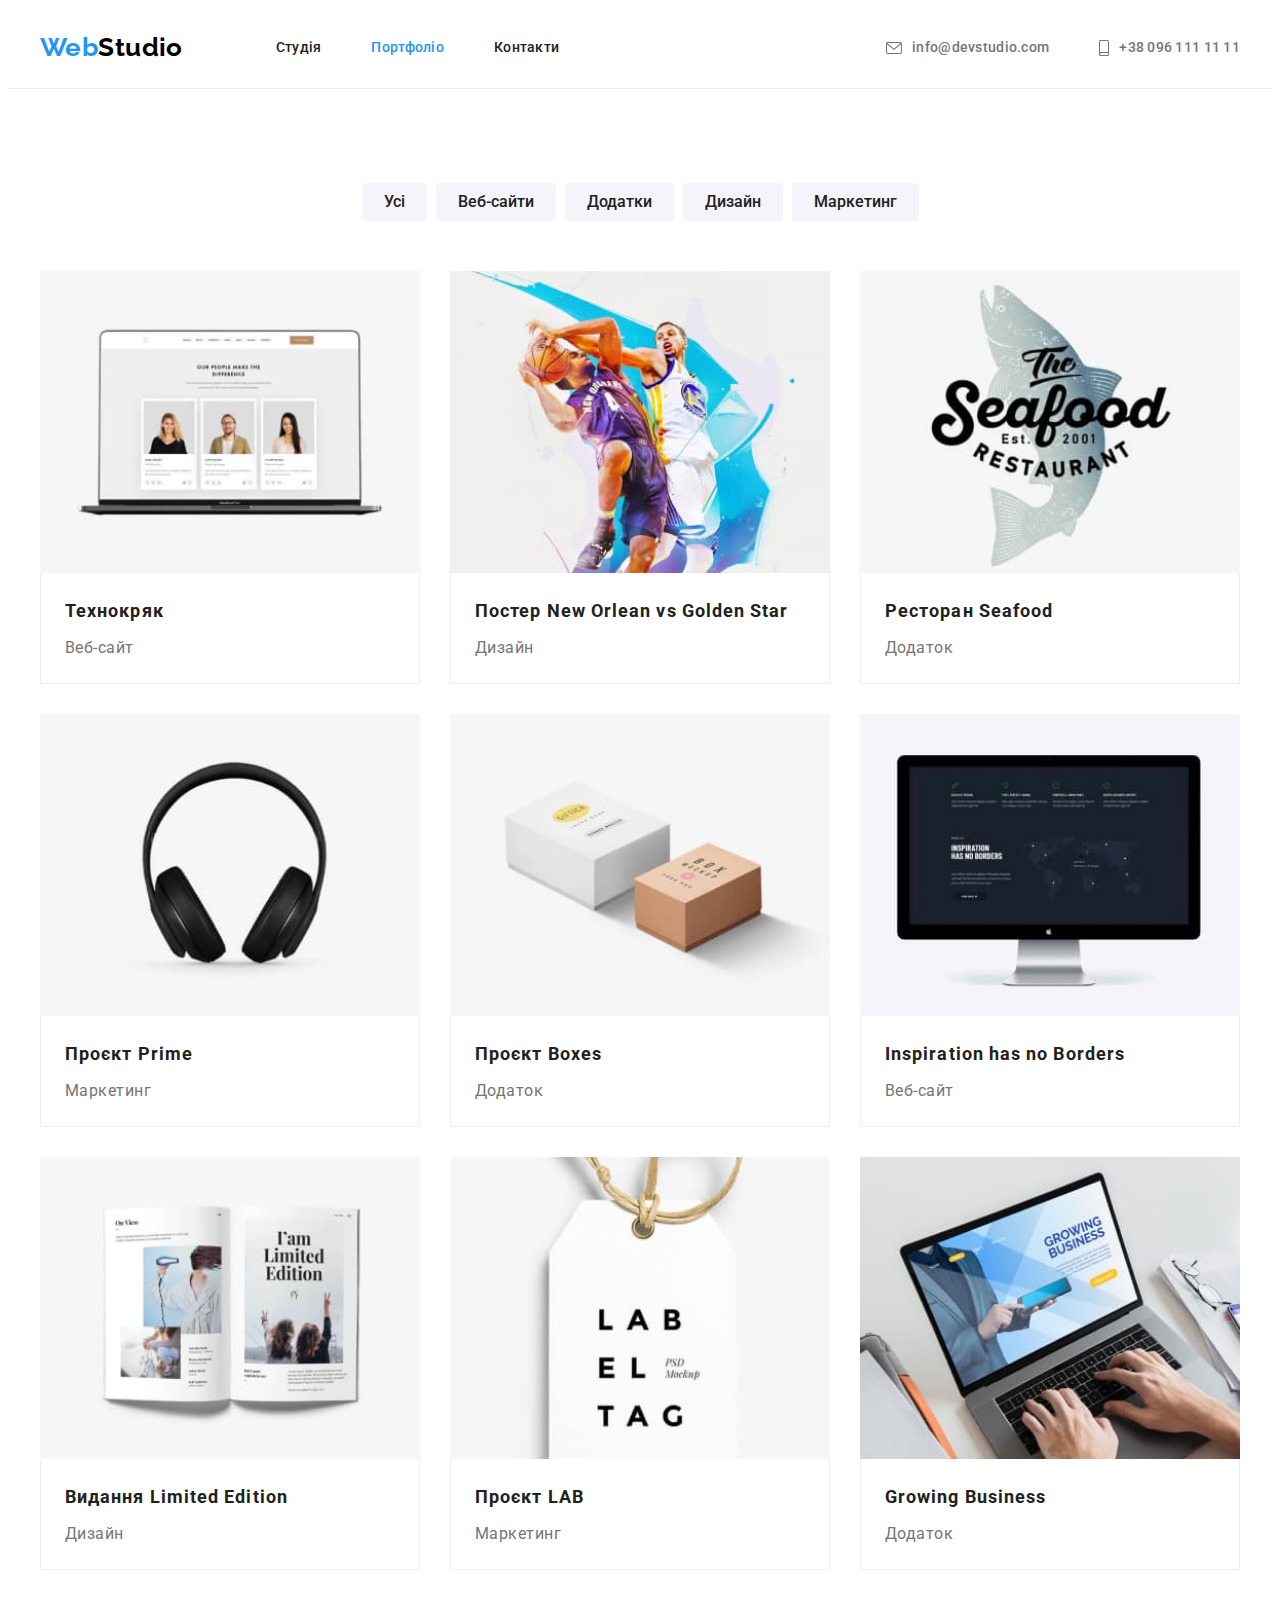
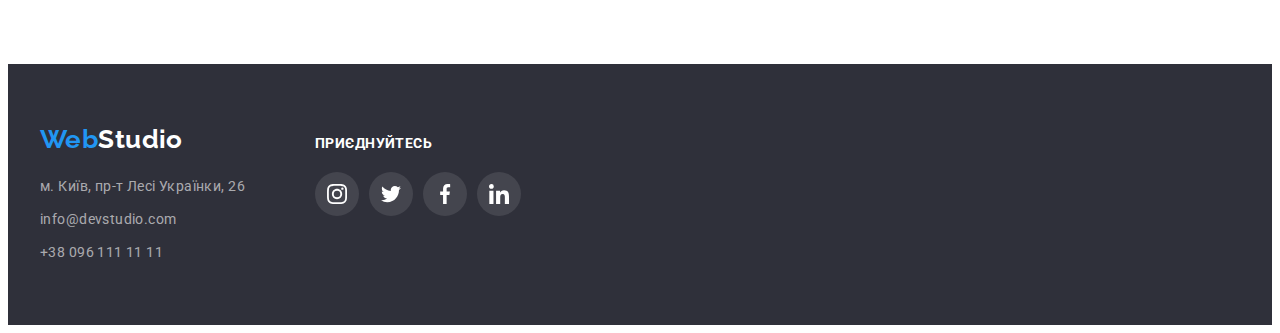
==== portfolio.html @ 31f710ef "Initial commit" ====
<!DOCTYPE html>
<html lang="uk">
  <head>
    <meta charset="UTF-8" />
    <meta http-equiv="X-UA-Compatible" content="IE=edge" />
    <meta name="viewport" content="width=device-width, initial-scale=1.0" />
    <title>WebStudio</title>
    <link rel="preconnect" href="https://fonts.googleapis.com" />
    <link rel="preconnect" href="https://fonts.gstatic.com" crossorigin />
    <link
      href="https://fonts.googleapis.com/css2?family=Raleway:wght@700&family=Roboto:wght@400;500;700;900&display=swap"
      rel="stylesheet"
    />
    <link
      rel="stylesheet"
      href="https://cdnjs.cloudflare.com/ajax/libs/modern-normalize/1.1.0/modern-normalize.min.css"
      integrity="sha512-wpPYUAdjBVSE4KJnH1VR1HeZfpl1ub8YT/NKx4PuQ5NmX2tKuGu6U/JRp5y+Y8XG2tV+wKQpNHVUX03MfMFn9Q=="
      crossorigin="anonymous"
      referrerpolicy="no-referrer"
    />
    <link rel="stylesheet" href="./css/styles.css" />
  </head>
  <body>
    <header class="header">
      <div class="container main-nav">
        <nav class="nav-list">
          <a lang="en" href="./index.html" class="logo"
            >Web<span class="nav-color">Studio</span>
          </a>
          <ul class="site-nav list">
            <li class="item"><a href="./index.html" class="link">Студія</a></li>
            <li class="item"><a href="./portfolio.html" class="link current">Портфоліо</a></li>
            <li class="item"><a href="" class="link">Контакти</a></li>
          </ul>
        </nav>
        <ul class="contact-nav list">
          <li class="item">
            <a href="mailto:info@devstudio.com" class="link">
              <svg class="mail-icon">
                <use href="./images/icons.svg#icon-mail"></use>
              </svg>
              info@devstudio.com</a
            >
          </li>
          <li class="item">
            <a href="tel:+380961111111" class="link">
              <svg class="phone-icon">
                <use href="./images/icons.svg#icon-phone"></use>
              </svg>
              +38 096 111 11 11</a
            >
          </li>
        </ul>
      </div>
    </header>
    <main>
      <!--Портфоліо-->
      <section class="portfolio-section">
        <h1 class="unvisible">Портфоліо</h1>
        <div class="container">
          <ul class="list-btn list">
            <li class="item"><button type="button" class="button-filter">Усі</button></li>
            <li class="item"><button type="button" class="button-filter">Веб-сайти</button></li>
            <li class="item"><button type="button" class="button-filter">Додатки</button></li>
            <li class="item"><button type="button" class="button-filter">Дизайн</button></li>
            <li class="item"><button type="button" class="button-filter">Маркетинг</button></li>
          </ul>
          <ul class="work-list list">
            <li class="work-item">
              <a href="" target="_blank" rel="noopener noreferrer" class="list-link">
                <img src="./images-portfolio/img1.jpg" alt="ноутбук" width="370" class="work-img" />
                <div class="border">
                  <h2 class="portfolio-title">Технокряк</h2>
                  <p class="portfolio-text">Веб-сайт</p>
                </div>
              </a>
            </li>
            <li class="work-item">
              <a href="" target="_blank" rel="noopener noreferrer" class="list-link"
                ><img
                  src="./images-portfolio/img2.jpg"
                  alt="два чоловіка грають в баскетбол"
                  width="370"
                  class="work-img"
                />
                <div class="border">
                  <h2 class="portfolio-title">Постер New Orlean vs Golden Star</h2>
                  <p class="portfolio-text">Дизайн</p>
                </div>
              </a>
            </li>
            <li class="work-item">
              <a href="" target="_blank" rel="noopener noreferrer" class="list-link"
                ><img
                  src="./images-portfolio/img3.jpg"
                  alt="логотип риби з назвою ресторану"
                  width="370"
                  class="work-img"
                />
                <div class="border">
                  <h2 class="portfolio-title">Ресторан Seafood</h2>
                  <p class="portfolio-text">Додаток</p>
                </div>
              </a>
            </li>
            <li class="work-item">
              <a href="" target="_blank" rel="noopener noreferrer" class="list-link"
                ><img
                  src="./images-portfolio/img4.jpg"
                  alt="навушники"
                  width="370"
                  class="work-img"
                />
                <div class="border">
                  <h2 class="portfolio-title">Проєкт Prime</h2>
                  <p class="portfolio-text">Маркетинг</p>
                </div>
              </a>
            </li>
            <li class="work-item">
              <a href="" target="_blank" rel="noopener noreferrer" class="list-link"
                ><img
                  src="./images-portfolio/img5.jpg"
                  alt="два бокси, коричневий та білий"
                  width="370"
                  class="work-img"
                />
                <div class="border">
                  <h2 class="portfolio-title">Проєкт Boxes</h2>
                  <p class="portfolio-text">Додаток</p>
                </div>
              </a>
            </li>
            <li class="work-item">
              <a href="" target="_blank" rel="noopener noreferrer" class="list-link"
                ><img
                  src="./images-portfolio/img6.jpg"
                  alt="монітор компьютера"
                  width="370"
                  class="work-img"
                />
                <div class="border">
                  <h2 class="portfolio-title">Inspiration has no Borders</h2>
                  <p class="portfolio-text">Веб-сайт</p>
                </div>
              </a>
            </li>
            <li class="work-item">
              <a href="" target="_blank" rel="noopener noreferrer" class="list-link"
                ><img src="./images-portfolio/img7.jpg" alt="книга" width="370" class="work-img" />
                <div class="border">
                  <h2 class="portfolio-title">Видання Limited Edition</h2>
                  <p class="portfolio-text">Дизайн</p>
                </div>
              </a>
            </li>
            <li class="work-item">
              <a href="" target="_blank" rel="noopener noreferrer" class="list-link"
                ><img
                  src="./images-portfolio/img8.jpg"
                  alt="етикетка"
                  width="370"
                  class="work-img"
                />
                <div class="border">
                  <h2 class="portfolio-title">Проєкт LAB</h2>
                  <p class="portfolio-text">Маркетинг</p>
                </div>
              </a>
            </li>
            <li class="work-item">
              <a href="" target="_blank" rel="noopener noreferrer" class="list-link"
                ><img
                  src="./images-portfolio/img9.jpg"
                  alt="ноутбук"
                  width="370"
                  class="work-img"
                />
                <div class="border">
                  <h2 class="portfolio-title">Growing Business</h2>
                  <p class="portfolio-text">Додаток</p>
                </div>
              </a>
            </li>
          </ul>
        </div>
      </section>
    </main>

    <!--Контакти-->
    <footer class="section-footer">
      <div class="container footer-wrapper">
        <div class="address-wrapper">
          <a lang="en" href="./index.html" class="logo footer-logo"
            >Web<span class="address-color">Studio</span>
          </a>
          <address>
            <ul class="address-list list">
              <li class="address-link">
                <a
                  class="link"
                  href="https://goo.gl/maps/1wzfTrZcwWFu8a3X7"
                  target="_blank"
                  rel="noopener noreferrer nofollow"
                >
                  м. Київ, пр-т Лесі Українки, 26</a
                >
              </li>
              <li class="address-link">
                <a class="link" href="mailto:info@devstudio.com">info@devstudio.com</a>
              </li>
              <li class="address-link">
                <a class="link" href="tel:+380961111111">+38 096 111 11 11</a>
              </li>
            </ul>
          </address>
        </div>
        <div>
          <p class="social-description">приєднуйтесь</p>

          <ul class="social-wrapper list">
            <li class="social-list">
              <a href="https://www.instagram.com/" class="social-links footer-icons">
                <svg class="icon-team icon-socials">
                  <use href="./images/icons.svg#icon-instagram"></use>
                </svg>
              </a>
            </li>
            <li class="social-list">
              <a href="https://twitter.com/" class="social-links footer-icons">
                <svg class="icon-team icon-socials">
                  <use href="./images/icons.svg#icon-twitter"></use>
                </svg>
              </a>
            </li>
            <li class="social-list">
              <a href="https://www.facebook.com/" class="social-links footer-icons">
                <svg class="icon-team icon-socials">
                  <use href="./images/icons.svg#icon-facebook"></use>
                </svg>
              </a>
            </li>
            <li class="social-list">
              <a href="https://www.linkedin.com/" class="social-links footer-icons">
                <svg class="icon-team icon-socials">
                  <use href="./images/icons.svg#icon-linkedin"></use>
                </svg>
              </a>
            </li>
          </ul>
        </div>
      </div>
    </footer>
  </body>
</html>
---- css/styles.css ----
/* цвет основного текста (абзцы) (primary) #757575 */
/* вторичны цвет текста (заголовки) (title) #212121; */
/* акцент (выделения голубым) (accent-text) #2196F3; */
/*основной фон (якости, чем занимаемся) 
(primary-background-color) #F5F5F5 */
/* второстепенный фон (наша команда)
(secondary-background-color) #F5F4FA */
/*дополнительный цвет текста (Stydio)
(secondary-text-color) #000000*/

:root {
  --primary-text-color: #757575;
  --title-text-color: #212121;
  --accent-text-color: #2196f3;
  --primary-background-color: #ffffff;
  --secondary-background-color: #f5f4fa;
  --secondary-background-studio: #2f303a;
  --secondary-text-color: #000000;
  --background-color: #f5f5f5;
  --icon-color: #afb1b8;
}

h1,
h2,
h3,
h4,
h5,
h6,
ul,
p {
  margin: 0;
}

ul {
  padding-left: 0;
}

/* {
  outline: 1px solid red;
}*/

.list {
  list-style: none;
}
.header {
  border-bottom: 1px solid #ececec;
}

.container {
  max-width: 1200px;
  margin: 0 auto;
  padding-left: 15px;
  padding-right: 15px;
}

.main-nav {
  display: flex;
}

body {
  color: var(--primary-text-color);
  background-color: var(--primary-background-color);
  font-family: Roboto, sans-serif;
  font-size: 14px;
  line-height: 1.71;
  letter-spacing: 0.03em;
}

.nav-list {
  display: flex;
}

.logo {
  color: var(--accent-text-color);
  font-family: Raleway, sans-serif;
  font-weight: 700;
  font-size: 26px;
  line-height: 1.19;

  text-decoration: none;

  display: block;

  padding-top: 24px;
  padding-bottom: 24px;
  margin-right: 93px;
}
.nav-color {
  color: var(--secondary-text-color);
}

/* site nav */
.site-nav {
  display: flex;
  padding-left: 0;
}

.site-nav .item:not(:last-child) {
  margin-right: 50px;
}

.site-nav .link {
  color: var(--title-text-color);
  font-weight: 500;
  font-size: 14px;
  line-height: 1.14;
  letter-spacing: 0.02em;

  display: block;
  padding-top: 32px;
  padding-bottom: 32px;

  text-decoration: none;
}
.site-nav .link:hover,
.site-nav .link:focus {
  color: var(--accent-text-color);
}

.site-nav .link.current {
  color: var(--accent-text-color);
}
/*contact nav*/

.contact-nav {
  display: flex;
  padding-left: 0;
  margin-left: auto;
}

.contact-nav .link {
  color: var(--primary-text-color);
  font-weight: 500;
  font-size: 14px;
  line-height: 1.14;
  letter-spacing: 0.02em;

  display: flex;
  align-items: center;
  padding-top: 32px;
  padding-bottom: 32px;

  text-decoration: none;
}

.contact-nav .item + .item {
  margin-left: 50px;
}
.contact-nav .link:hover,
.contact-nav .link:focus {
  color: var(--accent-text-color);
}

.mail-icon {
  width: 16px;
  height: 12px;
  margin-right: 10px;
  fill: currentColor;
}
.phone-icon {
  width: 10px;
  height: 16px;
  margin-right: 10px;
  fill: currentColor;
}

/* section */

.section {
  padding-top: 94px;
  padding-bottom: 94px;
}

/* Hero*/

.hero {
  /*background-color: var(--secondary-background-studio);*/
  padding-top: 200px;
  padding-bottom: 200px;
  max-width: 1600px;
  margin: 0 auto;
  padding-left: 15px;
  padding-right: 15px;

  background-image: linear-gradient(rgba(47, 48, 58, 0.4), rgba(47, 48, 58, 0.4)),
    url('../images/photo-hero.jpg');
  background-position: center;
  background-repeat: no-repeat;
  background-size: cover;
  background-color: #c4c4c4;

  text-align: center;
}

.hero-title {
  color: var(--primary-background-color);
  font-weight: 900;
  font-size: 44px;
  line-height: 1.36;
  text-align: center;
  letter-spacing: 0.06em;
  text-transform: uppercase;
  margin-bottom: 30px;
  max-width: 700px;
  margin-left: auto;
  margin-right: auto;
}
.button-title {
  background: var(--accent-text-color);
  color: var(--primary-background-color);
  font-family: inherit;
  font-weight: 700;
  font-size: 16px;
  text-align: center;
  line-height: 1.88;
  letter-spacing: 0.06em;
  cursor: pointer;
  border-radius: 4px;
  padding: 10px 32px;
  min-width: 216px;
  border: transparent;
}

/*.button-title:hover,
.button-title:focus {
    color: var(--accent-text-color)
}*/

/*Якості*/

.unvisible {
  position: absolute;
  clip: rect(0 0 0 0);
  width: 1px;
  height: 1px;
  margin: -1px;
}

.list-title {
  display: flex;
  padding: 0;
  margin: 0;
}

.list-title .title {
  color: var(--title-text-color);
  font-weight: 700;
  font-size: 14px;
  line-height: 1.14;
  letter-spacing: 0.03em;
  text-transform: uppercase;
}

.title {
  margin-bottom: 10px;
}

.list-title .item-quality + .item-quality {
  margin-left: 30px;
}

/*.list-title .item-quality {
  flex: 0 0 calc((100%-90px) / 4);
}*/

.logo-quality {
  background: var(--secondary-background-color);
  border-radius: 4px;
  width: 270px;
  height: 120px;
  display: flex;
  align-items: center;
  justify-content: center;
  margin-bottom: 30px;
}

.icon {
  width: 70px;
  height: 70px;
}

/*Заголовки h2*/

.information-title {
  color: var(--title-text-color);
  font-weight: 700;
  font-size: 36px;
  line-height: 1.16;
  text-align: center;
  letter-spacing: 0.03em;
  margin-bottom: 50px;
}

/*Секція послуги*/

.section-information {
  padding-top: 0;
}

.img {
  display: block;
  margin: 0;
}

.list-img {
  display: flex;
  padding: 0;
}

.list-img .item-project + .item-project {
  margin-left: 30px;
}

/*Команда*/

.list-team {
  display: flex;
  padding: 0;
}

.list-team .cards + .cards {
  margin-left: 30px;
}

.cards .item {
  text-align: center;
}

.img-cards {
  display: block;
}

.section-team {
  background: var(--secondary-background-color);
}

.team-title {
  color: var(--title-text-color);
  font-weight: 500;
  font-size: 16px;
  line-height: 1.18;
  letter-spacing: 0.03em;
  text-align: center;
  margin-bottom: 10px;
}

.team-text {
  font-size: 16px;
  line-height: 1.18;
  letter-spacing: 0.03em;
  margin-bottom: 16px;
}

.cards {
  background: var(--primary-background-color);
  box-shadow: 0px 1px 3px rgba(0, 0, 0, 0.12), 0px 1px 1px rgba(0, 0, 0, 0.14),
    0px 2px 1px rgba(0, 0, 0, 0.2);
  border-radius: 0px 0px 4px 4px;
}

.social-wrapper {
  display: flex;
  padding: 0;
  justify-content: center;
}

.social-wrapper .social-list + .social-list {
  margin-left: 10px;
}

.icon-team {
  width: 20px;
  height: 20px;
  fill: #afb1b8;
}

.social-links {
  border-radius: 50%;
  width: 44px;
  height: 44px;
  align-items: center;

  display: flex;
  justify-content: center;
}

.social-links:hover,
.social-links:focus {
  border-radius: 50%;
  width: 44px;
  height: 44px;
  background: var(--accent-text-color);
}

.social-links:hover svg,
.social-links:focus svg {
  fill: var(--primary-background-color);
}

.our-team {
  padding: 30px 32px;
}

/*Постійні клієнти*/
.clients-list {
  display: flex;
  padding: 0;
  justify-content: center;
}

.clients-list .clients + .clients {
  margin-left: 30px;
}

.clients-link {
  display: flex;
  fill: var(--icon-color);
  border: 1px solid var(--icon-color);
  border-radius: 4px;
  width: 170px;
  height: 92px;
  align-items: center;
  justify-content: center;
}

.icon-clients {
  width: 106px;
  height: 60px;
}

.clients-link:hover,
.clients-link:focus {
  fill: var(--accent-text-color);
  border: 1px solid var(--accent-text-color);
}

/*Контакти*/

.section-footer {
  background-color: var(--secondary-background-studio);
  padding-top: 60px;
  padding-bottom: 60px;
  text-align: start;
}

.footer-wrapper {
  display: flex;
  align-items: baseline;
}

.address-wrapper {
  margin-right: 70px;
}

.footer-logo {
  margin: 0;
}

.section-footer .logo {
  margin-bottom: 20px;
  padding: 0;
}

.address-color {
  color: var(--primary-background-color);
}

.address-list .link {
  color: rgba(255, 255, 255, 0.6);
  font-style: normal;
  font-size: 14px;
  line-height: 1.71;
  letter-spacing: 0.03em;
  text-decoration: none;
}

.address-list .address-link + .address-link {
  margin-top: 9px;
}

.address-list {
  padding: 0;
}

.address-list .link:hover,
.address-list .link:focus {
  color: var(--primary-background-color);
}

.social-description {
  color: var(--primary-background-color);
  font-weight: 700;
  font-size: 14px;
  line-height: 1.14;
  letter-spacing: 0.03em;
  text-transform: uppercase;
  margin-bottom: 20px;
}

.icon-socials {
  fill: var(--primary-background-color);
}

.footer-icons {
  border-radius: 50%;
  background: rgba(255, 255, 255, 0.1);
}

/* Портфоліо */

.button-filter {
  color: var(--title-text-color);
  background: var(--secondary-background-color);
  font-family: inherit;
  font-weight: 500;
  font-size: 16px;
  line-height: 1.62;
  cursor: pointer;

  padding: 6px 22px;
  border-radius: 4px;
  border: none;
}

.button-filter:hover,
.button-filter:focus {
  color: var(--primary-background-color);
  background: var(--accent-text-color);
  box-shadow: 0px 3px 1px rgba(0, 0, 0, 0.1), 0px 1px 2px rgba(0, 0, 0, 0.08),
    0px 2px 2px rgba(0, 0, 0, 0.12);
}

.portfolio-section {
  padding: 94px 0;
}

.list-btn {
  display: flex;
  justify-content: center;
  padding: 0;
}

.list-btn .item + .item {
  margin-left: 9px;
}

.work-list {
  display: flex;
  flex-wrap: wrap;
  margin-top: 50px;
  gap: 30px;

  padding: 0;
}

.work-list .work-item {
  background: var(--primary-background-color);

  flex-basis: calc((100% - 60px) / 3);
}

.border {
  border-bottom: 1px solid #eeeeee;
  border-left: 1px solid #eeeeee;
  border-right: 1px solid #eeeeee;
  padding: 20px 24px 20px 24px;
}

.list-link:hover {
  box-shadow: 1px 4px 6px rgba(0, 0, 0, 0.16), 0px 4px 4px 0px rgba(0, 0, 0, 0.06),
    0px 1px 1px 0px rgba(0, 0, 0, 0.12);
}

.portfolio-title {
  color: var(--title-text-color);
  font-weight: 700;
  font-size: 18px;
  line-height: 2;
  letter-spacing: 0.06em;
  margin-bottom: 4px;
}

.portfolio-text {
  font-size: 16px;
  line-height: 1.88;
  letter-spacing: 0.03em;
}
.list-link {
  text-decoration: none;
  color: var(--primary-text-color);
  display: block;
  background: var(--primary-background-color);
}

.work-img {
  width: 100%;
  display: block;
}
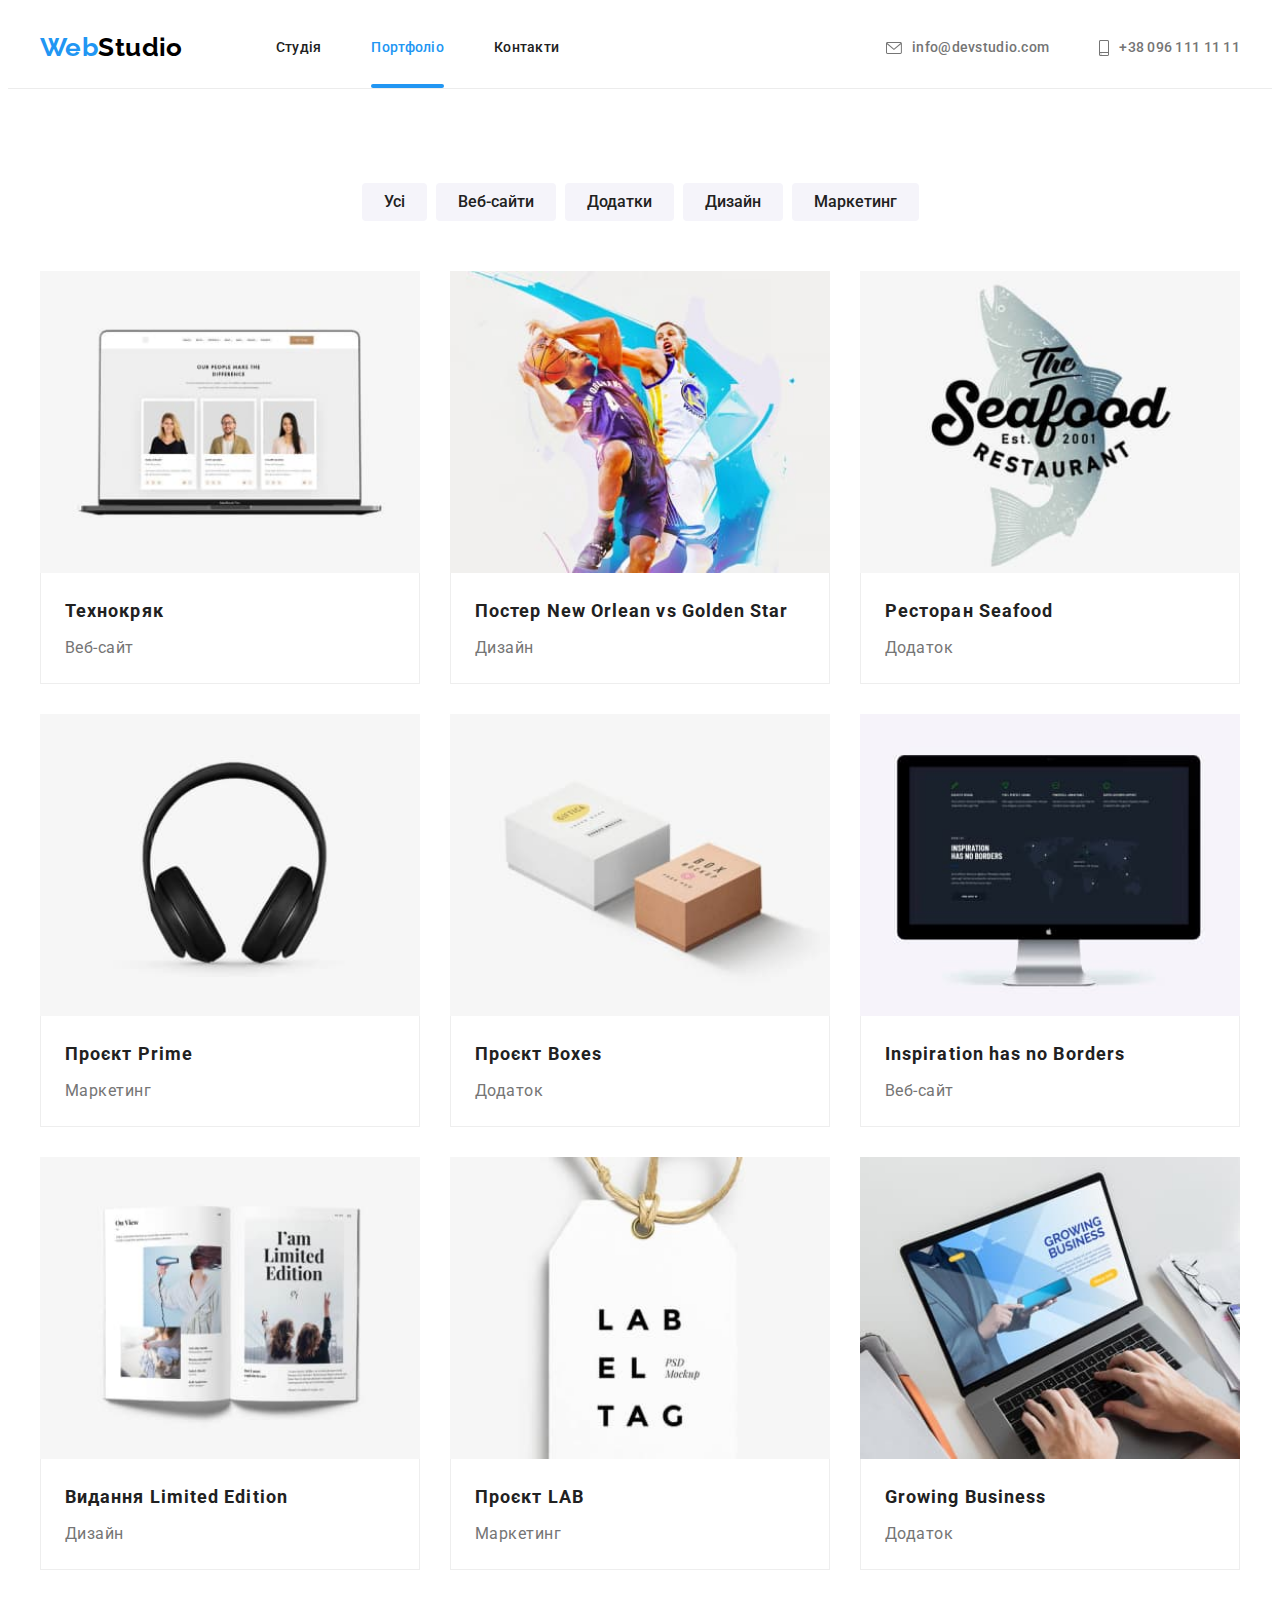
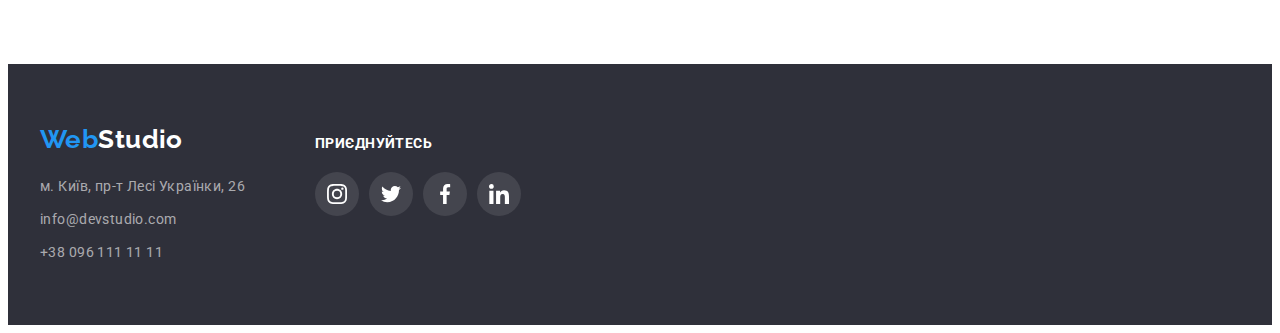
==== commit cc5798b6: "5 д/з закінчила" ====
--- a/portfolio.html
+++ b/portfolio.html
@@ -29,7 +29,11 @@
           </a>
           <ul class="site-nav list">
             <li class="item"><a href="./index.html" class="link">Студія</a></li>
-            <li class="item"><a href="./portfolio.html" class="link current">Портфоліо</a></li>
+            <li class="item">
+              <div class="after-line">
+                <a href="./portfolio.html" class="link current">Портфоліо</a>
+              </div>
+            </li>
             <li class="item"><a href="" class="link">Контакти</a></li>
           </ul>
         </nav>
@@ -68,7 +72,19 @@
           <ul class="work-list list">
             <li class="work-item">
               <a href="" target="_blank" rel="noopener noreferrer" class="list-link">
-                <img src="./images-portfolio/img1.jpg" alt="ноутбук" width="370" class="work-img" />
+                <div class="work-wrap-details">
+                  <img
+                    src="./images-portfolio/img1.jpg"
+                    alt="ноутбук"
+                    width="370"
+                    class="work-img"
+                  />
+                  <p class="card-details">
+                    Ресурс пропонує комплексні пропозиції з різним рівнем функціоналу та сервісів.
+                    Все це дозволить відвідувачу отримати вичерпні відомості про компанію чи
+                    приватну особу.
+                  </p>
+                </div>
                 <div class="border">
                   <h2 class="portfolio-title">Технокряк</h2>
                   <p class="portfolio-text">Веб-сайт</p>
@@ -76,13 +92,20 @@
               </a>
             </li>
             <li class="work-item">
-              <a href="" target="_blank" rel="noopener noreferrer" class="list-link"
-                ><img
-                  src="./images-portfolio/img2.jpg"
-                  alt="два чоловіка грають в баскетбол"
-                  width="370"
-                  class="work-img"
-                />
+              <a href="" target="_blank" rel="noopener noreferrer" class="list-link">
+                <div class="work-wrap-details">
+                  <img
+                    src="./images-portfolio/img2.jpg"
+                    alt="два чоловіка грають в баскетбол"
+                    width="370"
+                    class="work-img"
+                  />
+                  <p class="card-details">
+                    Ресурс пропонує комплексні пропозиції з різним рівнем функціоналу та сервісів.
+                    Все це дозволить відвідувачу отримати вичерпні відомості про компанію чи
+                    приватну особу.
+                  </p>
+                </div>
                 <div class="border">
                   <h2 class="portfolio-title">Постер New Orlean vs Golden Star</h2>
                   <p class="portfolio-text">Дизайн</p>
@@ -90,13 +113,20 @@
               </a>
             </li>
             <li class="work-item">
-              <a href="" target="_blank" rel="noopener noreferrer" class="list-link"
-                ><img
-                  src="./images-portfolio/img3.jpg"
-                  alt="логотип риби з назвою ресторану"
-                  width="370"
-                  class="work-img"
-                />
+              <a href="" target="_blank" rel="noopener noreferrer" class="list-link">
+                <div class="work-wrap-details">
+                  <img
+                    src="./images-portfolio/img3.jpg"
+                    alt="логотип риби з назвою ресторану"
+                    width="370"
+                    class="work-img"
+                  />
+                  <p class="card-details">
+                    Ресурс пропонує комплексні пропозиції з різним рівнем функціоналу та сервісів.
+                    Все це дозволить відвідувачу отримати вичерпні відомості про компанію чи
+                    приватну особу.
+                  </p>
+                </div>
                 <div class="border">
                   <h2 class="portfolio-title">Ресторан Seafood</h2>
                   <p class="portfolio-text">Додаток</p>
@@ -104,13 +134,20 @@
               </a>
             </li>
             <li class="work-item">
-              <a href="" target="_blank" rel="noopener noreferrer" class="list-link"
-                ><img
-                  src="./images-portfolio/img4.jpg"
-                  alt="навушники"
-                  width="370"
-                  class="work-img"
-                />
+              <a href="" target="_blank" rel="noopener noreferrer" class="list-link">
+                <div class="work-wrap-details">
+                  <img
+                    src="./images-portfolio/img4.jpg"
+                    alt="навушники"
+                    width="370"
+                    class="work-img"
+                  />
+                  <p class="card-details">
+                    Ресурс пропонує комплексні пропозиції з різним рівнем функціоналу та сервісів.
+                    Все це дозволить відвідувачу отримати вичерпні відомості про компанію чи
+                    приватну особу.
+                  </p>
+                </div>
                 <div class="border">
                   <h2 class="portfolio-title">Проєкт Prime</h2>
                   <p class="portfolio-text">Маркетинг</p>
@@ -118,13 +155,20 @@
               </a>
             </li>
             <li class="work-item">
-              <a href="" target="_blank" rel="noopener noreferrer" class="list-link"
-                ><img
-                  src="./images-portfolio/img5.jpg"
-                  alt="два бокси, коричневий та білий"
-                  width="370"
-                  class="work-img"
-                />
+              <a href="" target="_blank" rel="noopener noreferrer" class="list-link">
+                <div class="work-wrap-details">
+                  <img
+                    src="./images-portfolio/img5.jpg"
+                    alt="два бокси, коричневий та білий"
+                    width="370"
+                    class="work-img"
+                  />
+                  <p class="card-details">
+                    Ресурс пропонує комплексні пропозиції з різним рівнем функціоналу та сервісів.
+                    Все це дозволить відвідувачу отримати вичерпні відомості про компанію чи
+                    приватну особу.
+                  </p>
+                </div>
                 <div class="border">
                   <h2 class="portfolio-title">Проєкт Boxes</h2>
                   <p class="portfolio-text">Додаток</p>
@@ -132,13 +176,20 @@
               </a>
             </li>
             <li class="work-item">
-              <a href="" target="_blank" rel="noopener noreferrer" class="list-link"
-                ><img
-                  src="./images-portfolio/img6.jpg"
-                  alt="монітор компьютера"
-                  width="370"
-                  class="work-img"
-                />
+              <a href="" target="_blank" rel="noopener noreferrer" class="list-link">
+                <div class="work-wrap-details">
+                  <img
+                    src="./images-portfolio/img6.jpg"
+                    alt="монітор компьютера"
+                    width="370"
+                    class="work-img"
+                  />
+                  <p class="card-details">
+                    Ресурс пропонує комплексні пропозиції з різним рівнем функціоналу та сервісів.
+                    Все це дозволить відвідувачу отримати вичерпні відомості про компанію чи
+                    приватну особу.
+                  </p>
+                </div>
                 <div class="border">
                   <h2 class="portfolio-title">Inspiration has no Borders</h2>
                   <p class="portfolio-text">Веб-сайт</p>
@@ -146,8 +197,15 @@
               </a>
             </li>
             <li class="work-item">
-              <a href="" target="_blank" rel="noopener noreferrer" class="list-link"
-                ><img src="./images-portfolio/img7.jpg" alt="книга" width="370" class="work-img" />
+              <a href="" target="_blank" rel="noopener noreferrer" class="list-link">
+                <div class="work-wrap-details">
+                  <img src="./images-portfolio/img7.jpg" alt="книга" width="370" class="work-img" />
+                  <p class="card-details">
+                    Ресурс пропонує комплексні пропозиції з різним рівнем функціоналу та сервісів.
+                    Все це дозволить відвідувачу отримати вичерпні відомості про компанію чи
+                    приватну особу.
+                  </p>
+                </div>
                 <div class="border">
                   <h2 class="portfolio-title">Видання Limited Edition</h2>
                   <p class="portfolio-text">Дизайн</p>
@@ -155,13 +213,20 @@
               </a>
             </li>
             <li class="work-item">
-              <a href="" target="_blank" rel="noopener noreferrer" class="list-link"
-                ><img
-                  src="./images-portfolio/img8.jpg"
-                  alt="етикетка"
-                  width="370"
-                  class="work-img"
-                />
+              <a href="" target="_blank" rel="noopener noreferrer" class="list-link">
+                <div class="work-wrap-details">
+                  <img
+                    src="./images-portfolio/img8.jpg"
+                    alt="етикетка"
+                    width="370"
+                    class="work-img"
+                  />
+                  <p class="card-details">
+                    Ресурс пропонує комплексні пропозиції з різним рівнем функціоналу та сервісів.
+                    Все це дозволить відвідувачу отримати вичерпні відомості про компанію чи
+                    приватну особу.
+                  </p>
+                </div>
                 <div class="border">
                   <h2 class="portfolio-title">Проєкт LAB</h2>
                   <p class="portfolio-text">Маркетинг</p>
@@ -169,13 +234,20 @@
               </a>
             </li>
             <li class="work-item">
-              <a href="" target="_blank" rel="noopener noreferrer" class="list-link"
-                ><img
-                  src="./images-portfolio/img9.jpg"
-                  alt="ноутбук"
-                  width="370"
-                  class="work-img"
-                />
+              <a href="" target="_blank" rel="noopener noreferrer" class="list-link">
+                <div class="work-wrap-details">
+                  <img
+                    src="./images-portfolio/img9.jpg"
+                    alt="ноутбук"
+                    width="370"
+                    class="work-img"
+                  />
+                  <p class="card-details">
+                    Ресурс пропонує комплексні пропозиції з різним рівнем функціоналу та сервісів.
+                    Все це дозволить відвідувачу отримати вичерпні відомості про компанію чи
+                    приватну особу.
+                  </p>
+                </div>
                 <div class="border">
                   <h2 class="portfolio-title">Growing Business</h2>
                   <p class="portfolio-text">Додаток</p>
@@ -215,6 +287,7 @@
             </ul>
           </address>
         </div>
+
         <div>
           <p class="social-description">приєднуйтесь</p>
 
--- a/css/styles.css
+++ b/css/styles.css
@@ -18,6 +18,7 @@
   --secondary-text-color: #000000;
   --background-color: #f5f5f5;
   --icon-color: #afb1b8;
+  --fill-svg-color: #000000;
 }
 
 h1,
@@ -90,6 +91,30 @@
 }
 
 /* site nav */
+
+.after-line {
+  position: relative;
+}
+
+/* .after-line:hover::after {
+  width: 100%;
+  height: 4px;
+  opacity: 1;
+} */
+
+.after-line::after {
+  position: absolute;
+
+  content: '';
+  width: 100%;
+  height: 4px;
+  bottom: 0;
+
+  background: var(--accent-text-color);
+
+  border-radius: 2px;
+}
+
 .site-nav {
   display: flex;
   padding-left: 0;
@@ -111,6 +136,8 @@
   padding-bottom: 32px;
 
   text-decoration: none;
+
+  transition: color 250ms cubic-bezier(0.4, 0, 0.2, 1);
 }
 .site-nav .link:hover,
 .site-nav .link:focus {
@@ -141,6 +168,8 @@
   padding-bottom: 32px;
 
   text-decoration: none;
+
+  transition: color 250ms cubic-bezier(0.4, 0, 0.2, 1);
 }
 
 .contact-nav .item + .item {
@@ -219,12 +248,81 @@
   padding: 10px 32px;
   min-width: 216px;
   border: transparent;
-}
-
-/*.button-title:hover,
+  transition: background-color 250ms, box-shadow 250ms cubic-bezier(0.4, 0, 0.2, 1);
+}
+
+.button-title:hover,
 .button-title:focus {
-    color: var(--accent-text-color)
-}*/
+  background: var(--accent-text-color);
+  box-shadow: 0px 4px 4px 0px rgba(0, 0, 0, 0.15);
+}
+
+/* Modal*/
+
+.backdrop {
+  position: fixed;
+  left: 0;
+  top: 0;
+  width: 100%;
+  height: 100%;
+  background: rgba(0, 0, 0, 0.2);
+
+  transform: scale(1);
+
+  transition: opacity 250ms cubic-bezier(0.4, 0, 0.2, 1),
+    visibility 250ms cubic-bezier(0.4, 0, 0.2, 1), transform 250ms cubic-bezier(0.4, 0, 0.2, 1);
+}
+
+.backdrop.is-hidden {
+  opacity: 0;
+  pointer-events: none;
+  visibility: hidden;
+  transform: scale(0);
+}
+
+.modal {
+  min-width: 528px;
+  min-height: 581px;
+  background: var(--primary-background-color);
+  position: absolute;
+  left: 50%;
+  top: 50%;
+  transform: translate(-50%, -50%);
+  border-radius: 4px;
+  box-shadow: 0px 2px 1px rgba(0, 0, 0, 0.2), 0px 1px 1px rgba(0, 0, 0, 0.14),
+    0px 1px 3px rgba(0, 0, 0, 0.12);
+}
+
+.modal-button {
+  display: flex;
+  align-items: center;
+  justify-content: center;
+
+  width: 30px;
+  height: 30px;
+
+  background: var(--primary-background-color);
+  border: none;
+  border-radius: 50%;
+  border: 1px solid rgba(0, 0, 0, 0.1);
+
+  position: absolute;
+  top: 8px;
+  right: 8px;
+
+  cursor: pointer;
+
+  transition: background-color 250ms, border 250ms cubic-bezier(0.4, 0, 0.2, 1);
+}
+
+.modal-button:hover,
+.modal-button:focus {
+  background: var(--primary-background-color);
+}
+
+.icon-modal {
+  fill: var(--fill-svg-color);
+}
 
 /*Якості*/
 
@@ -311,6 +409,27 @@
   margin-left: 30px;
 }
 
+.section .item-project {
+  position: relative;
+}
+
+.project-name {
+  position: absolute;
+  bottom: 0;
+
+  font-size: inherit;
+  line-height: 1.17;
+  text-align: center;
+  letter-spacing: 0.03em;
+  text-transform: uppercase;
+
+  width: 100%;
+  padding: 27px 15px;
+
+  color: var(--primary-background-color);
+  background-color: rgba(47, 48, 58, 0.8);
+}
+
 /*Команда*/
 
 .list-team {
@@ -382,6 +501,8 @@
 
   display: flex;
   justify-content: center;
+
+  transition: background-color 250ms cubic-bezier(0.4, 0, 0.2, 1);
 }
 
 .social-links:hover,
@@ -421,6 +542,8 @@
   height: 92px;
   align-items: center;
   justify-content: center;
+
+  transition: fill 250ms, border 250ms cubic-bezier(0.4, 0, 0.2, 1);
 }
 
 .icon-clients {
@@ -472,6 +595,8 @@
   line-height: 1.71;
   letter-spacing: 0.03em;
   text-decoration: none;
+
+  transition: fill 250ms, border 250ms cubic-bezier(0.4, 0, 0.2, 1);
 }
 
 .address-list .address-link + .address-link {
@@ -520,6 +645,8 @@
   padding: 6px 22px;
   border-radius: 4px;
   border: none;
+
+  transition: color 250ms, background-color 250ms, box-shadow 250ms cubic-bezier(0.4, 0, 0.2, 1);
 }
 
 .button-filter:hover,
@@ -544,6 +671,8 @@
   margin-left: 9px;
 }
 
+/* work-list */
+
 .work-list {
   display: flex;
   flex-wrap: wrap;
@@ -557,6 +686,33 @@
   background: var(--primary-background-color);
 
   flex-basis: calc((100% - 60px) / 3);
+}
+
+/* work-card */
+
+.work-wrap-details {
+  position: relative;
+  overflow: hidden;
+}
+
+.work-item:hover .card-details {
+  transform: translateY(0);
+}
+
+.card-details {
+  position: absolute;
+  top: 0;
+  left: 0;
+  height: 100%;
+  transform: translateY(100%);
+  transition: transform 250ms;
+
+  padding: 63px 24px;
+  background-color: rgba(33, 150, 243, 0.9);
+
+  font-size: 18px;
+  line-height: 1.55;
+  color: var(--primary-background-color);
 }
 
 .border {
